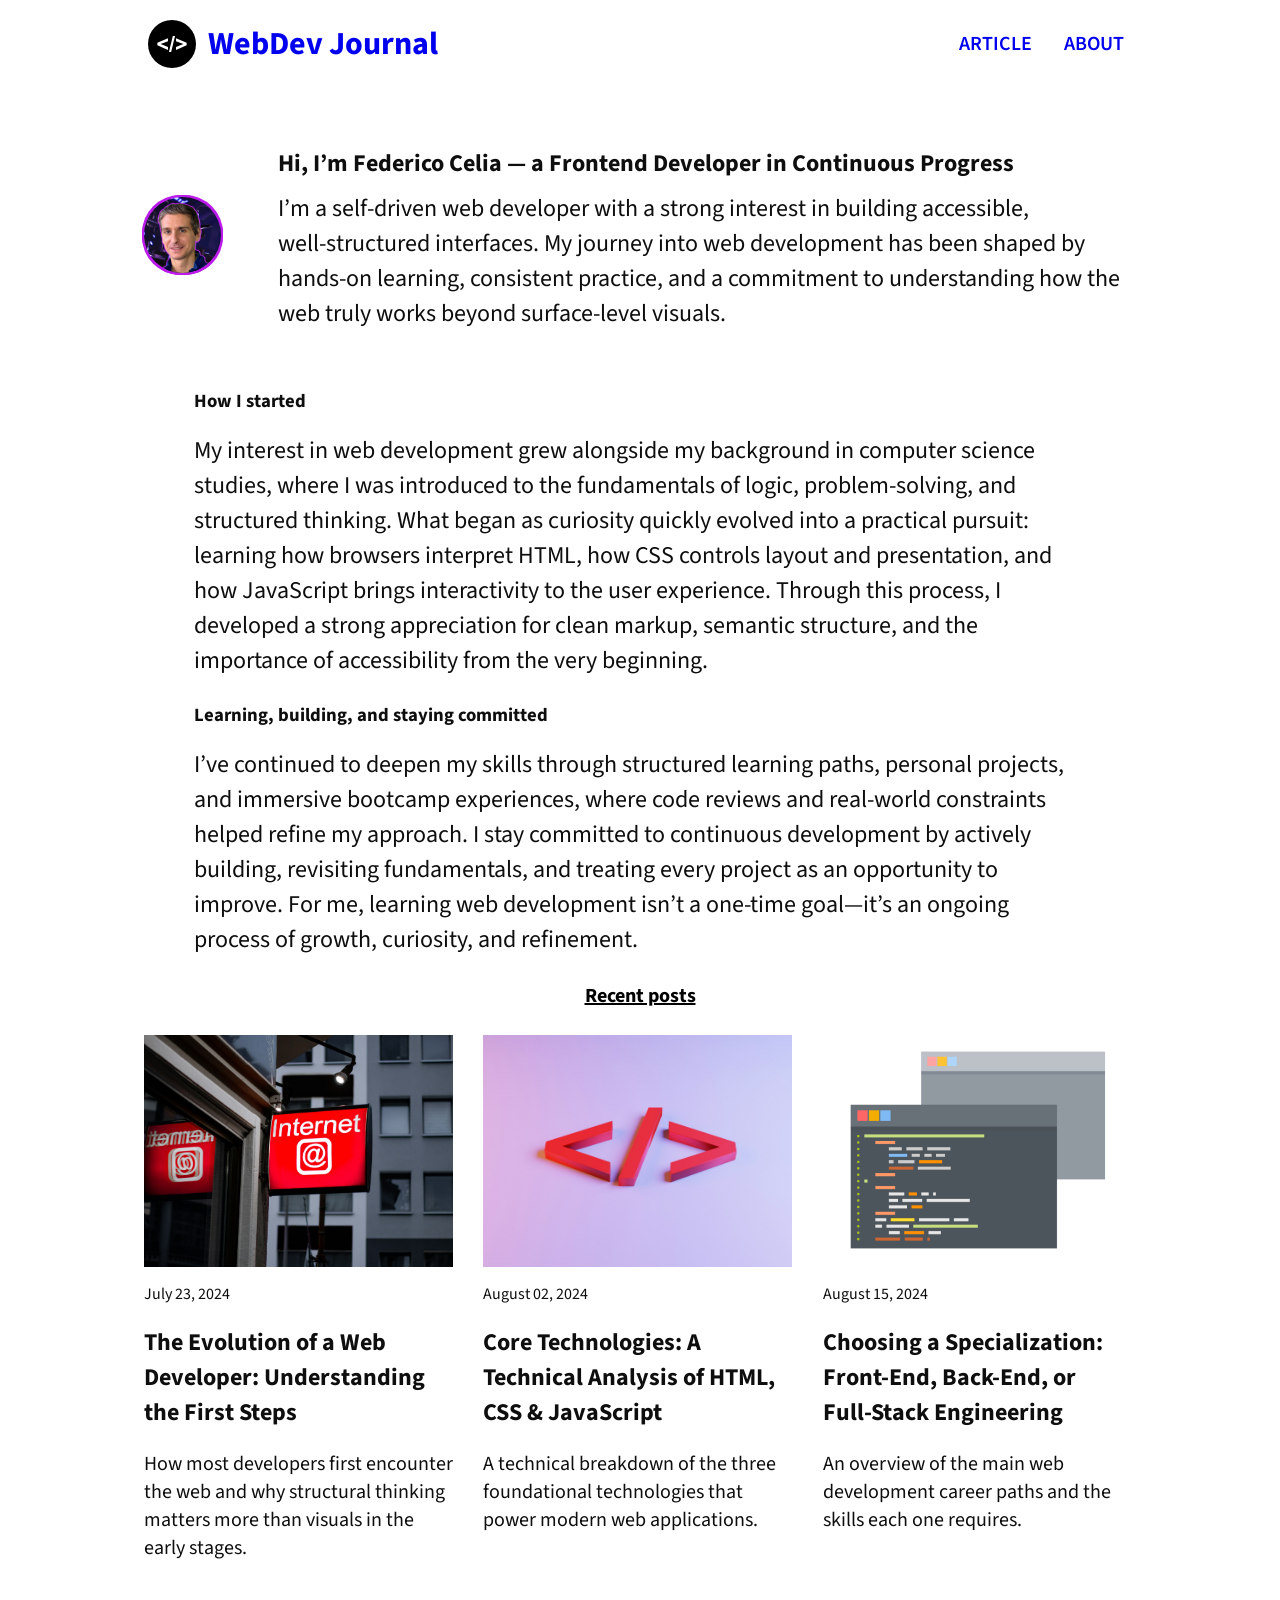
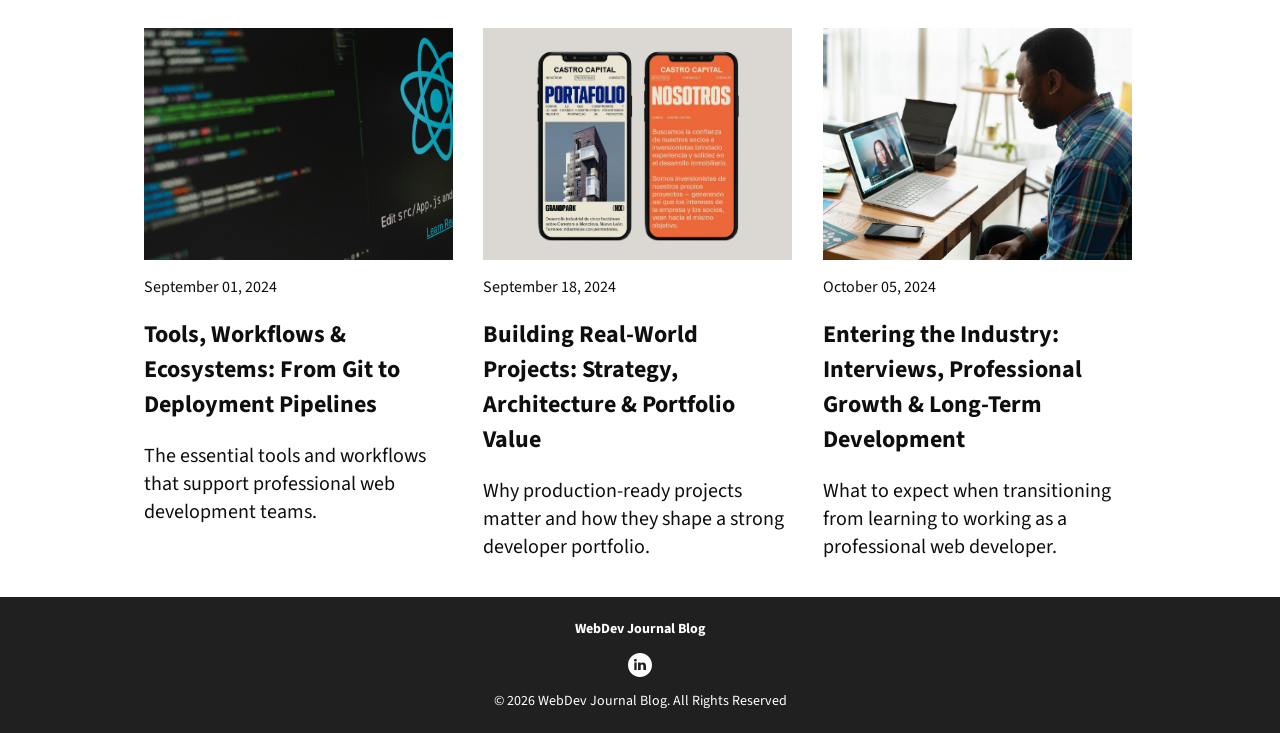
==== about.html @ 6b4860c2 "about page, about styling css, improve margins and scaling using clamp" ====
<!doctype html>
<html lang="en">
  <head>
    <!-- Basic meta -->
    <meta charset="UTF-8" />
    <meta name="viewport" content="width=device-width, initial-scale=1.0" />

    <!-- SEO & author -->
    <meta
      name="description"
      content="A learning journal blog documenting my front-end development journey using accessible HTML, CSS Grid, and Flexbox."
    />
    <meta name="author" content="Federico Celia" />

    <title>WebDeV Journal Blog</title>

    <!-- Favicons -->
    <link
      rel="icon"
      type="image/x-icon"
      href="./images/Favicon/Learning-journal-blog-favicon.ico"
    />

    <link
      rel="apple-touch-icon"
      sizes="180x180"
      href="./images/Favicon/Learning-journal-blog-favicon-180x180.png"
    />

    <link
      rel="icon"
      type="image/png"
      sizes="32x32"
      href="./images/Favicon/Learning-journal-blog-favicon-32x32.png"
    />
    <link
      rel="icon"
      type="image/png"
      sizes="16x16"
      href="./images/Favicon/Learning-journal-blog-favicon-16x16.png"
    />
    <link
      rel="icon"
      type="image/png"
      href="./images/Favicon/Learning-journal-blog-favicon.png"
    />

    <!-- Fonts-->
    <link rel="preconnect" href="https://fonts.googleapis.com" />
    <link rel="preconnect" href="https://fonts.gstatic.com" crossorigin />
    <link
      href="https://fonts.googleapis.com/css2?family=Source+Sans+3:ital,wght@0,200..900;1,200..900&display=swap"
      rel="stylesheet"
    />

    <!-- Styles -->
    <link rel="stylesheet" href="./css/style.css" />
    <link rel="stylesheet" href="./css/about.css" />

    <!-- Script -->
    <script src="./script/script.js" defer></script>
  </head>

  <body>
    <header class="site-top-bar">
      <div class="site-branding-title">
        <svg
          class="site-logo"
          xmlns="http://www.w3.org/2000/svg"
          viewBox="0 0 512 512"
          role="img"
          aria-labelledby="logo-title logo-desc"
          focusable="false"
        >
          <title id="logo-title">WebDev Journal Blog</title>
          <desc id="logo-desc">
            Circular logo representing the WebDev Journal Blog.
          </desc>

          <circle cx="256" cy="256" r="256" />

          <g>
            <path
              fill="#ffffff"
              d="M213.12,319.776L99.872,270.544V243.28l113.248-49.008v32.112l-79.008,30.208l79.008,31.328V319.776z"
            />
            <path
              fill="#ffffff"
              d="M223.6,341.408l40.912-170.832h23.776l-41.36,170.832H223.6z"
            />
            <path
              fill="#ffffff"
              d="M298.768,319.904V288l79.104-31.104l-79.104-30.752V194.48l113.36,49.008v27.04L298.768,319.904z"
            />
          </g>
        </svg>

        <a href="./index.html" class="brand-title">WebDev Journal</a>
      </div>

      <nav class="nav-bar" aria-label="Primary navigation">
        <ul class="nav-bar-list">
          <li class="nav-links">
            <a href="./full-article.html">Article</a>
          </li>
          <li class="nav-links">
            <a href="./about.html">About</a>
          </li>
        </ul>
      </nav>
    </header>

    <main>
      <section class="about-section">
        <div class="about-hero">
          <div class="author-img-wrapper">
            <img
              src="./images/federico-celia.png"
              alt="Portrait of Federico Celia"
              class="author-img"
            />
          </div>

          <div>
            <h1 class="about-hero-heading">
              Hi, I’m Federico Celia — a Frontend Developer in Continuous
              Progress
            </h1>
            <p class="about-hero-subheading">
              I’m a self‑driven web developer with a strong interest in building
              accessible, well‑structured interfaces. My journey into web
              development has been shaped by hands‑on learning, consistent
              practice, and a commitment to understanding how the web truly
              works beyond surface‑level visuals.
            </p>
          </div>
        </div>

        <article class="about-article">
          <h3 class="about-article-headings">How I started</h3>
          <p class="about-text">
            My interest in web development grew alongside my background in
            computer science studies, where I was introduced to the fundamentals
            of logic, problem‑solving, and structured thinking. What began as
            curiosity quickly evolved into a practical pursuit: learning how
            browsers interpret HTML, how CSS controls layout and presentation,
            and how JavaScript brings interactivity to the user experience.
            Through this process, I developed a strong appreciation for clean
            markup, semantic structure, and the importance of accessibility from
            the very beginning.
          </p>

          <h3 class="about-article-headings">
            Learning, building, and staying committed
          </h3>
          <p class="about-text">
            I’ve continued to deepen my skills through structured learning
            paths, personal projects, and immersive bootcamp experiences, where
            code reviews and real‑world constraints helped refine my approach. I
            stay committed to continuous development by actively building,
            revisiting fundamentals, and treating every project as an
            opportunity to improve. For me, learning web development isn’t a
            one‑time goal—it’s an ongoing process of growth, curiosity, and
            refinement.
          </p>
        </article>
      </section>

      <button type="button" class="load-more-btn">Recent posts</button>

      <div class="posts-container posts-grid">
        <article class="posts-sections">
          <div class="post-img-wrapper">
            <img
              src="./images/internet.jpg"
              alt="Abstract illustration representing the early internet"
              class="post-img"
            />
          </div>

          <p class="post-date">July 23, 2024</p>
          <h2 class="post-title">
            The Evolution of a Web Developer: Understanding the First Steps
          </h2>
          <p class="post-excerpt">
            How most developers first encounter the web and why structural
            thinking matters more than visuals in the early stages.
          </p>
        </article>

        <article class="posts-sections">
          <div class="post-img-wrapper">
            <img
              src="./images/core-tecnology.jpg"
              alt="Visual representation of HTML, CSS, and JavaScript concepts"
              class="post-img"
            />
          </div>

          <p class="post-date">August 02, 2024</p>
          <h2 class="post-title">
            Core Technologies: A Technical Analysis of HTML, CSS &amp;
            JavaScript
          </h2>
          <p class="post-excerpt">
            A technical breakdown of the three foundational technologies that
            power modern web applications.
          </p>
        </article>

        <article class="posts-sections">
          <div class="post-img-wrapper">
            <img
              src="./images/full-stack.png"
              alt="Diagram illustrating full-stack web development"
              class="post-img"
            />
          </div>

          <p class="post-date">August 15, 2024</p>
          <h2 class="post-title">
            Choosing a Specialization: Front‑End, Back‑End, or Full‑Stack
            Engineering
          </h2>
          <p class="post-excerpt">
            An overview of the main web development career paths and the skills
            each one requires.
          </p>
        </article>

        <article class="posts-sections">
          <div class="post-img-wrapper">
            <img
              src="./images/framework.jpg"
              alt="Logos and icons representing modern web development frameworks"
              class="post-img"
            />
          </div>

          <p class="post-date">September 01, 2024</p>
          <h2 class="post-title">
            Tools, Workflows &amp; Ecosystems: From Git to Deployment Pipelines
          </h2>
          <p class="post-excerpt">
            The essential tools and workflows that support professional web
            development teams.
          </p>
        </article>

        <article class="posts-sections">
          <div class="post-img-wrapper">
            <img
              src="./images/portfolio.jpg"
              alt="Developer portfolio displayed on a laptop screen"
              class="post-img"
            />
          </div>

          <p class="post-date">September 18, 2024</p>
          <h2 class="post-title">
            Building Real‑World Projects: Strategy, Architecture &amp; Portfolio
            Value
          </h2>
          <p class="post-excerpt">
            Why production‑ready projects matter and how they shape a strong
            developer portfolio.
          </p>
        </article>

        <article class="posts-sections">
          <div class="post-img-wrapper">
            <img
              src="./images/interview.jpg"
              alt="Job interview setting representing entry into the tech industry"
              class="post-img"
            />
          </div>

          <p class="post-date">October 05, 2024</p>
          <h2 class="post-title">
            Entering the Industry: Interviews, Professional Growth &amp;
            Long‑Term Development
          </h2>
          <p class="post-excerpt">
            What to expect when transitioning from learning to working as a
            professional web developer.
          </p>
        </article>
      </div>
    </main>

    <footer class="site-footer">
      <strong class="footer-title">WebDev Journal Blog</strong>

      <nav aria-label="Footer social links">
        <address>
          <a
            href="https://www.linkedin.com/in/federico-celia-13b3851a8/"
            target="_blank"
            rel="noopener noreferrer"
            aria-label="Visit Federico Celia on LinkedIn"
          >
            <svg
              class="social-icon"
              xmlns="http://www.w3.org/2000/svg"
              viewBox="-143 145 512 512"
              aria-hidden="true"
              focusable="false"
            >
              <path
                class="social-icon-path"
                d="M113,145c-141.4,0-256,114.6-256,256s114.6,256,256,256s256-114.6,256-256S254.4,145,113,145z M41.4,508.1H-8.5V348.4h49.9V508.1z M15.1,328.4h-0.4c-18.1,0-29.8-12.2-29.8-27.7c0-15.8,12.1-27.7,30.5-27.7c18.4,0,29.7,11.9,30.1,27.7C45.6,316.1,33.9,328.4,15.1,328.4z M241,508.1h-56.6v-82.6c0-21.6-8.8-36.4-28.3-36.4c-14.9,0-23.2,10-27,19.6c-1.4,3.4-1.2,8.2-1.2,13.1v86.3H71.8c0,0,0.7-146.4,0-159.7h56.1v25.1c3.3-11,21.2-26.6,49.8-26.6c35.5,0,63.3,23,63.3,72.4V508.1z"
              />
            </svg>
          </a>
        </address>
      </nav>

      <p class="copyright">© 2026 WebDev Journal Blog. All Rights Reserved</p>
    </footer>
  </body>
</html>
---- css/style.css ----
/* ==================================================
   Base / Reset
   ================================================== */

* {
  box-sizing: border-box;
}

html,
body {
  margin: 0;
  padding: 0;
}

/* ==================================================
   Document / Global layout
   ================================================== */

body {
  background-color: rgb(255, 255, 255, 1);
  color: rgb(14, 14, 14, 1);
  display: grid;
  font-family:
    "Source Sans 3", "Source Sans Pro", system-ui, "Segoe UI", Roboto,
    sans-serif;
  grid-template-rows: auto 1fr auto;
  min-height: 100vh;
}

main {
  padding: 1rem 1.25rem;
  padding-top: 0;
}

.posts-grid {
  display: grid;
  gap: 2.5625rem;
  grid-template-columns: repeat(auto-fit, minmax(414px, 1fr));
}

/* ==================================================
   Typography
   ================================================== */

h1 {
  margin: 0;
  padding: 0;
}

.latest-post-title {
  font-size: clamp(2rem, 5vw, 4rem);
  font-weight: 700;
}

.post-date {
  font-size: clamp(0.75rem, 3vw, 1rem);
}

.post-excerpt {
  font-size: clamp(0.875rem, 3vw, 1.25rem);
}

/* ==================================================
   Header
   ================================================== */

.site-top-bar {
  display: flex;
  flex-direction: column;
  gap: 0.5rem;
  padding-block: clamp(1rem, 5vw, 1.25rem);
  padding-inline: 1.25rem;
  width: 100%;
}

/* ---------- Branding ---------- */

.site-branding-title {
  align-items: center;
  display: flex;
  gap: 0.75rem;
  justify-content: center;
}

.site-logo {
  height: auto;
  width: 3rem;
}

.brand-title {
  font-size: clamp(1rem, 4vw, 2rem);
  font-weight: 700;
  text-decoration: none;
}

/* ---------- Navigation ---------- */

.nav-bar {
  align-items: center;
  display: flex;
  justify-content: center;
}

.nav-bar-list {
  display: flex;
  gap: 1rem;
  justify-content: center;
  list-style: none;
  margin: 0;
  padding: 0;
}

.nav-bar-list a {
  display: block;
  font-size: clamp(0.875rem, 3vw, 1.25rem);
  font-weight: 600;
  padding: 0.5rem;
  text-decoration: none;
  text-transform: uppercase;
}

/* ==================================================
   Footer
   ================================================== */

.site-footer {
  align-items: center;
  background-color: rgb(32, 32, 32, 1);
  color: rgb(255, 255, 255, 1);
  display: flex;
  flex-direction: column;
  font-size: 0.875rem;
  justify-content: center;
  padding: 0.5rem 0;
  width: 100%;
}

.footer-title {
  margin-top: 0.875rem;
}

.social-icon {
  display: block;
  fill: rgb(255, 255, 255, 1);
  height: auto;
  margin-top: 0.875rem;
  width: 1.5rem;
}

/* ==================================================
   Latest post (hero section)
   ================================================== */

.latest-post-section {
  align-items: flex-end;
  aspect-ratio: 414 / 293;
  color: rgb(255, 255, 255, 1);
  display: flex;
  margin-bottom: 2.125rem;
  margin-inline: -1.25rem;
  padding: 1.25rem;
  position: relative;
  text-shadow: 2px 2px 10px rgba(0, 0, 0, 0.7);
  width: calc(100% + 2.5rem);
}

.latest-post-img-wrapper {
  inset: 0;
  position: absolute;
  z-index: 0;
}

/* Lift hero content above background image */
.latest-post-section > :not(.latest-post-img-wrapper) {
  position: relative;
  z-index: 10;
}

/* ==================================================
   Post images
   ================================================== */

.post-img-wrapper {
  aspect-ratio: 374 / 232;
  overflow: hidden;
}

.post-img {
  display: block;
  height: 100%;
  object-fit: cover;
  width: 100%;
}

/* ==================================================
   Buttons
   ================================================== */

.load-more-btn {
  background-color: rgb(255, 255, 255, 1);
  border: none;
  cursor: pointer;
  display: block;
  font-family: inherit;
  font-size: clamp(0.875rem, 3vw, 1.25rem);
  font-weight: 700;
  margin: 1.5rem auto;
  text-decoration: underline;
  width: fit-content;
}

/* ==================================================
   Media queries
   ================================================== */

@media (min-width: 414px) {
  .site-top-bar {
    flex-direction: row;
    justify-content: space-between;
    margin-inline: auto;
    padding-inline: 1.25rem;
  }

  .posts-grid {
    column-gap: 1.625rem;
    grid-template-columns: repeat(auto-fit, minmax(min(100%, 309px), 1fr));
    row-gap: 2.875rem;
  }
}

@media (min-width: 1086px) {
  .site-top-bar {
    max-width: 80%;
  }

  .post-img-wrapper {
    aspect-ratio: 309 / 232;
    max-width: 309px;
  }

  .latest-post-content {
    margin: 0 auto;
    width: 80%;
  }

  .latest-post-section {
    max-height: 488px;
    padding-inline: 0;
  }

  .posts-container {
    margin: 0 auto;
    min-width: 980px; /* 3 columns threshold */
    width: 80%;
  }
}
---- css/about.css ----
/* ==================================================
   About hero layout
   ================================================== */

.about-hero {
  display: flex;
  flex-direction: column;
  margin-bottom: clamp(3.125rem, 4.5vw, 4.0625rem);
  margin-top: clamp(1.625rem, 4.5vw, 5.6875rem);
}

/* ==================================================
   Author image
   ================================================== */

.author-img {
  background-image: url(../images/futuristic-background.jpg);
  background-size: cover;
  border-radius: 50%;
  filter: drop-shadow(2px 0 0 rgb(188, 28, 234))
    drop-shadow(-2px 0 0 rgb(188, 28, 234))
    drop-shadow(0 2px 0 rgb(188, 28, 234))
    drop-shadow(0 -2px 0 rgb(188, 28, 234));
  height: auto;
  object-fit: cover;
  width: 100%;
}

.author-img-wrapper {
  width: clamp(12rem, 20vw, 17rem);
}

/* ==================================================
   About hero text
   ================================================== */

.about-hero-heading {
  margin-bottom: 0;
  margin-top: clamp(1.625rem, 4.5vw, 4.125rem);
}

.about-hero-subheading {
  margin-bottom: 0;
  margin-top: max(
    0.625rem,
    1.5rem - 2vw
  ); /* bigger on small screens, smaller on large, min 0.625rem */
}

/* ==================================================
   About article typography
   ================================================== */

.about-article-headings {
  margin-top: 0;
}

.about-text {
  margin-top: 0;
}

.about-text,
.about-hero-subheading {
  font-size: clamp(1rem, 2vw, 1.5rem);
}

/* ==================================================
   Desktop layout adjustments
   ================================================== */

@media (min-width: 1086px) {
  .about-hero {
    align-items: center;
    column-gap: clamp(2.0625rem, 4.5vw, 3.75rem);
    display: flex;
    flex-direction: row;
    justify-content: center;
  }

  .about-hero-heading {
    margin-top: 0;
  }

  .about-section {
    margin: 0 auto;
    width: 80%;
  }

  .about-article {
    margin: 0 auto;
    width: 90%;
  }
}
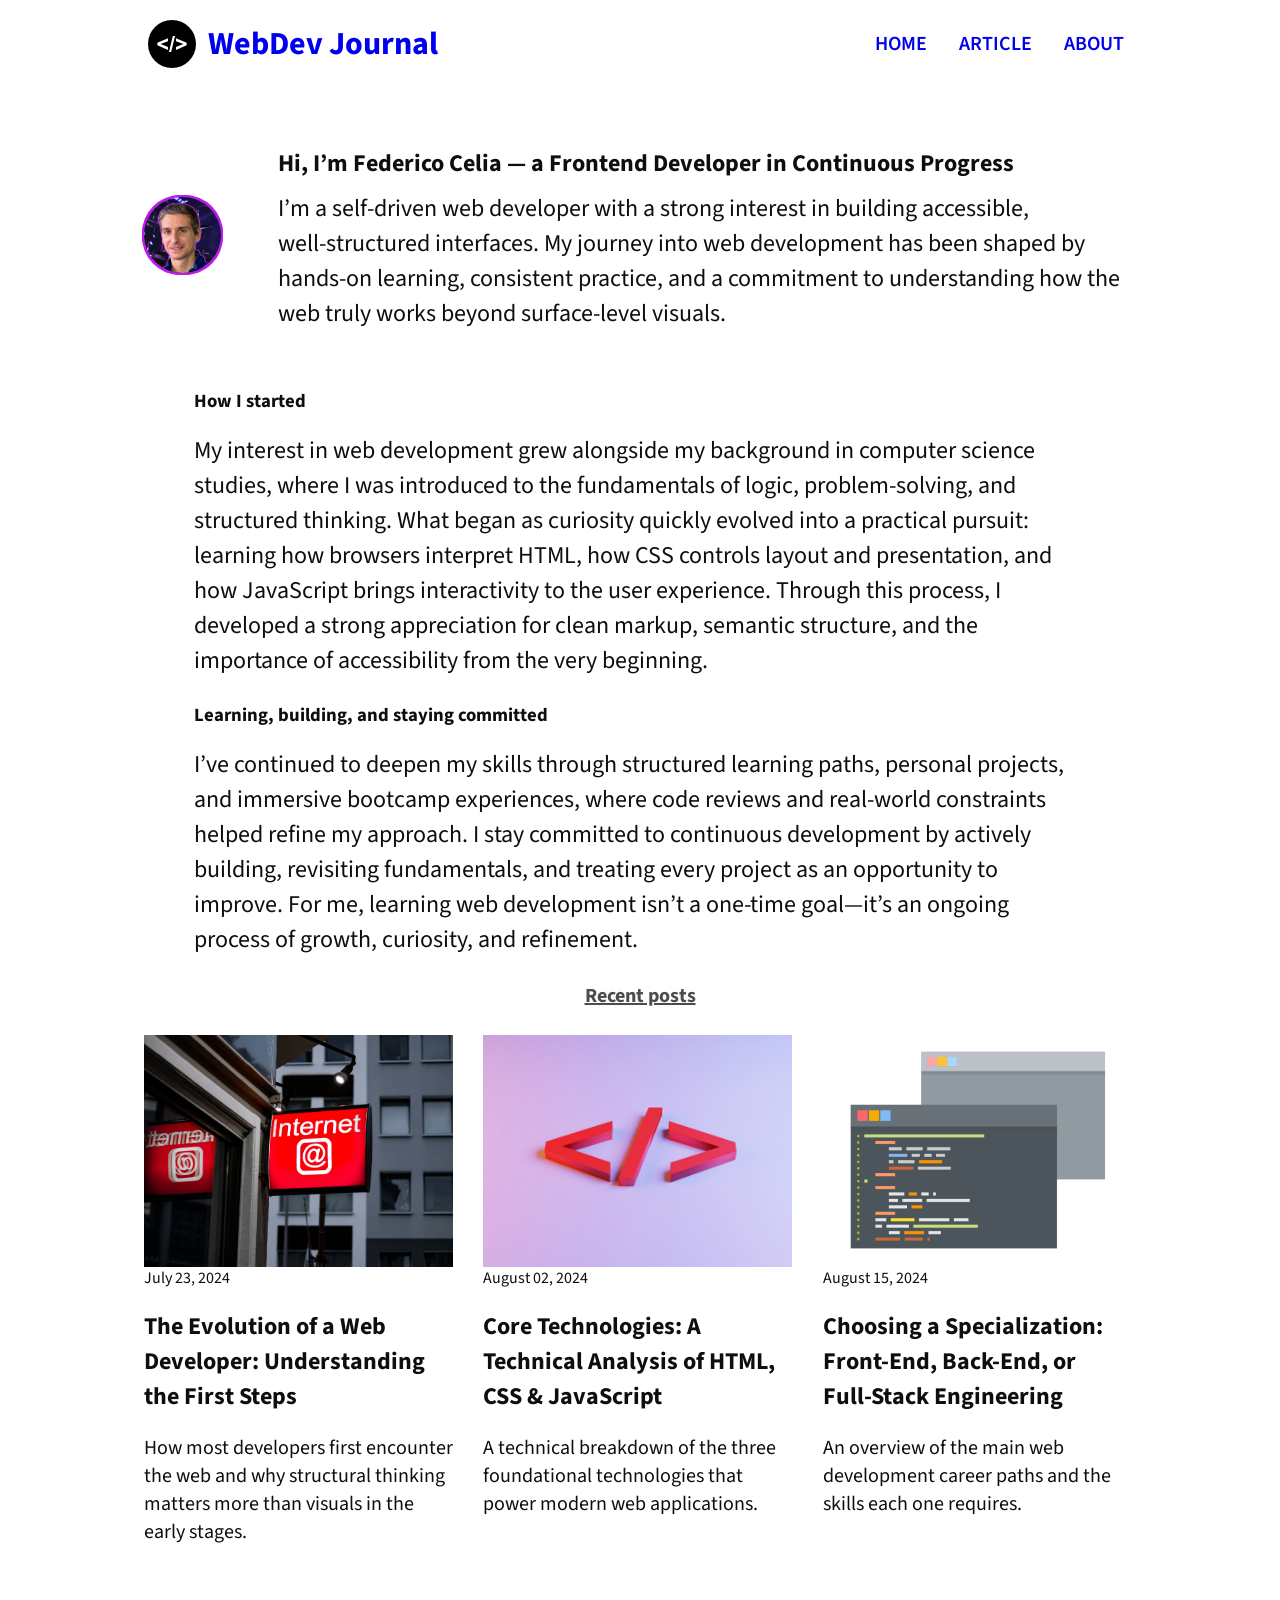
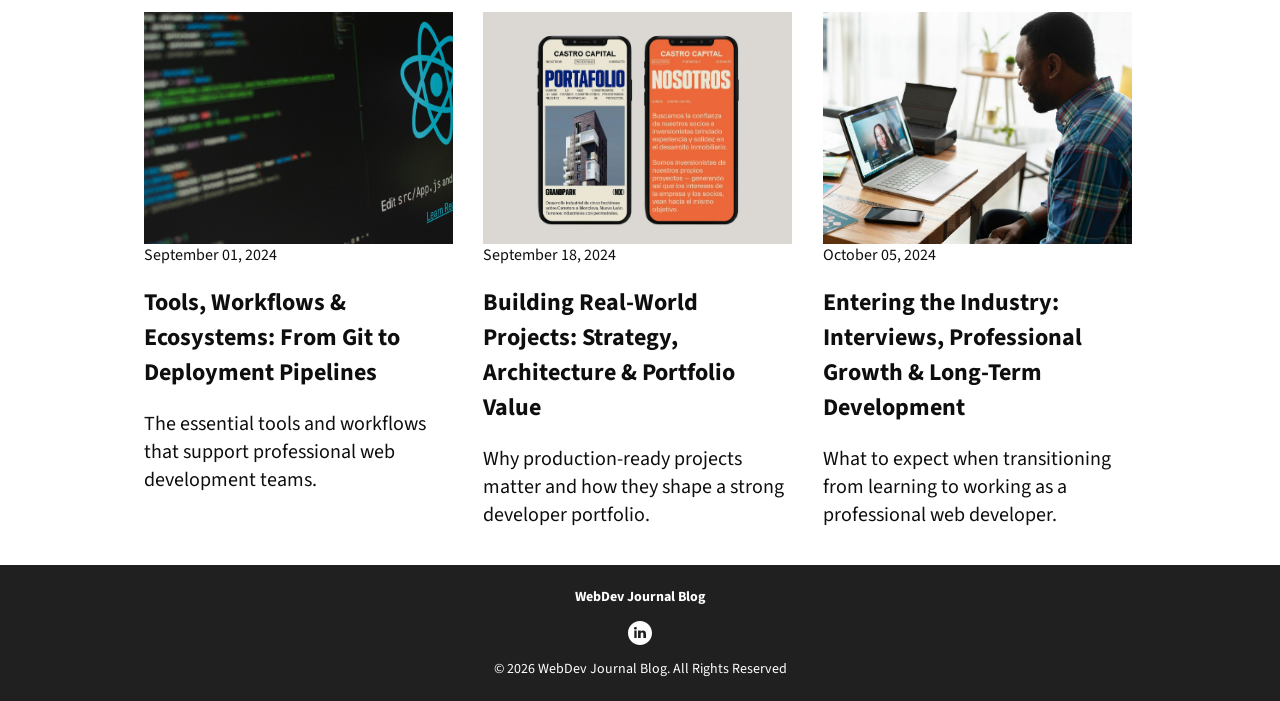
==== commit 5265d352: "refactor about.html: --improve semantic markup and date accessibility -Replace post date elements wi" ====
--- a/about.html
+++ b/about.html
@@ -8,11 +8,11 @@
     <!-- SEO & author -->
     <meta
       name="description"
-      content="A learning journal blog documenting my front-end development journey using accessible HTML, CSS Grid, and Flexbox."
+      content="Learn more about Federico Celia, a frontend developer focused on building accessible, well-structured web interfaces through continuous learning, hands-on projects, and a strong foundation in modern web technologies."
     />
     <meta name="author" content="Federico Celia" />
 
-    <title>WebDeV Journal Blog</title>
+    <title>About Federico Celia | WebDev Journal</title>
 
     <!-- Favicons -->
     <link
@@ -20,13 +20,11 @@
       type="image/x-icon"
       href="./images/Favicon/Learning-journal-blog-favicon.ico"
     />
-
     <link
       rel="apple-touch-icon"
       sizes="180x180"
       href="./images/Favicon/Learning-journal-blog-favicon-180x180.png"
     />
-
     <link
       rel="icon"
       type="image/png"
@@ -45,7 +43,7 @@
       href="./images/Favicon/Learning-journal-blog-favicon.png"
     />
 
-    <!-- Fonts-->
+    <!-- Fonts -->
     <link rel="preconnect" href="https://fonts.googleapis.com" />
     <link rel="preconnect" href="https://fonts.gstatic.com" crossorigin />
     <link
@@ -62,6 +60,8 @@
   </head>
 
   <body>
+    <a href="#main-content" class="skip-link">Skip to main content</a>
+
     <header class="site-top-bar">
       <div class="site-branding-title">
         <svg
@@ -100,6 +100,7 @@
 
       <nav class="nav-bar" aria-label="Primary navigation">
         <ul class="nav-bar-list">
+          <li class="nav-links"><a href="index.html">Home</a></li>
           <li class="nav-links">
             <a href="./full-article.html">Article</a>
           </li>
@@ -110,7 +111,7 @@
       </nav>
     </header>
 
-    <main>
+    <main id="main-content">
       <section class="about-section">
         <div class="about-hero">
           <div class="author-img-wrapper">
@@ -178,7 +179,7 @@
             />
           </div>
 
-          <p class="post-date">July 23, 2024</p>
+          <time class="post-date" datetime="2024-07-23">July 23, 2024</time>
           <h2 class="post-title">
             The Evolution of a Web Developer: Understanding the First Steps
           </h2>
@@ -197,7 +198,7 @@
             />
           </div>
 
-          <p class="post-date">August 02, 2024</p>
+          <time class="post-date" datetime="2024-08-02">August 02, 2024</time>
           <h2 class="post-title">
             Core Technologies: A Technical Analysis of HTML, CSS &amp;
             JavaScript
@@ -217,7 +218,7 @@
             />
           </div>
 
-          <p class="post-date">August 15, 2024</p>
+          <time class="post-date" datetime="2024-08-15">August 15, 2024</time>
           <h2 class="post-title">
             Choosing a Specialization: Front‑End, Back‑End, or Full‑Stack
             Engineering
@@ -237,7 +238,9 @@
             />
           </div>
 
-          <p class="post-date">September 01, 2024</p>
+          <time class="post-date" datetime="2024-09-01">
+            September 01, 2024
+          </time>
           <h2 class="post-title">
             Tools, Workflows &amp; Ecosystems: From Git to Deployment Pipelines
           </h2>
@@ -256,7 +259,9 @@
             />
           </div>
 
-          <p class="post-date">September 18, 2024</p>
+          <time class="post-date" datetime="2024-09-18">
+            September 18, 2024
+          </time>
           <h2 class="post-title">
             Building Real‑World Projects: Strategy, Architecture &amp; Portfolio
             Value
@@ -276,7 +281,9 @@
             />
           </div>
 
-          <p class="post-date">October 05, 2024</p>
+          <time class="post-date" datetime="2024-10-05">
+            October 05, 2024
+          </time>
           <h2 class="post-title">
             Entering the Industry: Interviews, Professional Growth &amp;
             Long‑Term Development
--- a/css/style.css
+++ b/css/style.css
@@ -60,6 +60,30 @@
   font-size: clamp(0.875rem, 3vw, 1.25rem);
 }
 
+/* =====================================================
+   Skip Link (WCAG 2.2 – Bypass Blocks)
+   -----------------------------------------------------
+   Provides a keyboard-accessible way to skip repetitive
+   navigation and jump directly to the main content.
+   - Visible only when focused
+   - Satisfies WCAG 2.4.1 (Bypass Blocks)
+   ===================================================== */
+
+.skip-link {
+  position: absolute;
+  top: -40px;
+  left: 0;
+  background: #000;
+  color: #fff;
+  padding: 0.5rem 1rem;
+  z-index: 1000;
+  text-decoration: none;
+}
+
+.skip-link:focus {
+  top: 0;
+}
+
 /* ==================================================
    Header
    ================================================== */
@@ -198,6 +222,7 @@
 
 .load-more-btn {
   background-color: rgb(255, 255, 255, 1);
+  color: rgba(0, 0, 0, 0.7);
   border: none;
   cursor: pointer;
   display: block;
